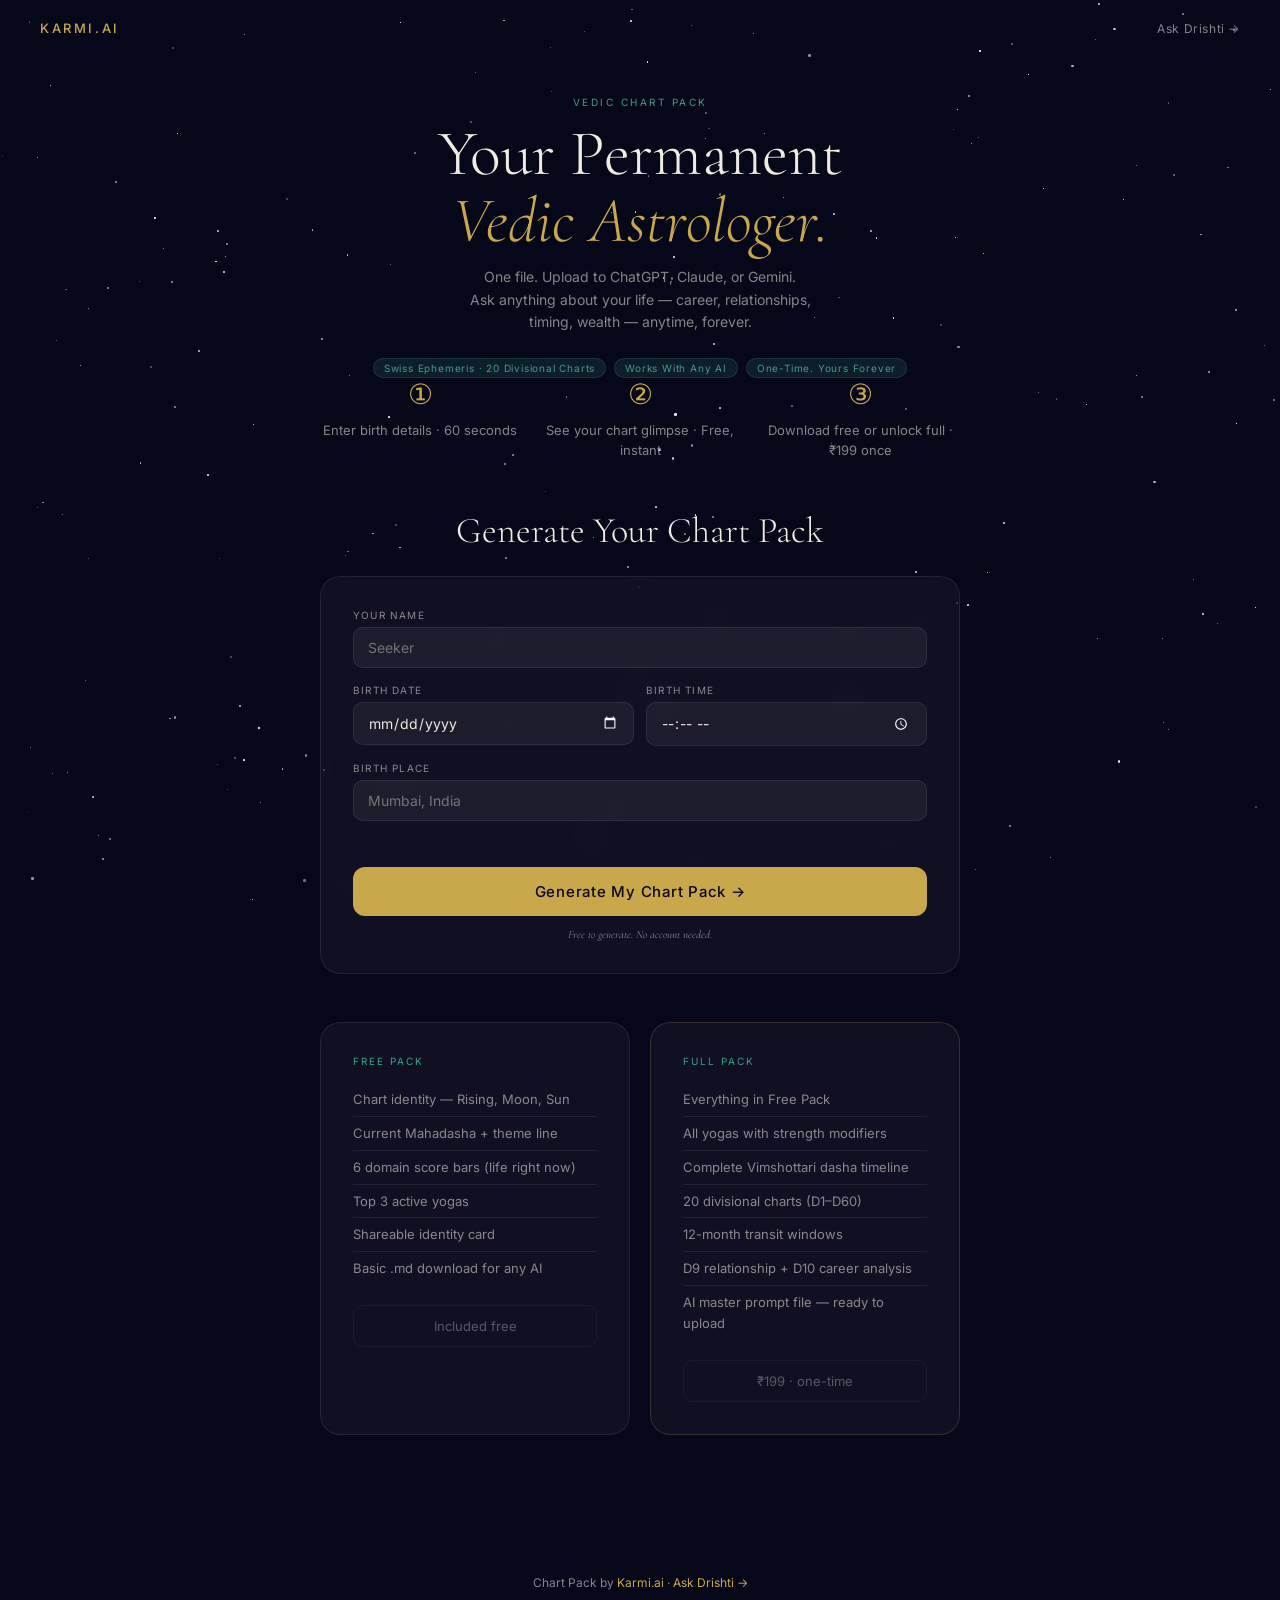
==== chart-pack.html @ 17c397ea "add chart-pack page and free pack endpoint" ====
<!DOCTYPE html>
<html lang="en">
<head>
  <meta charset="UTF-8" />
  <meta name="viewport" content="width=device-width, initial-scale=1.0"/>
  <title>Chart Pack — Karmi.ai</title>
  <link rel="preconnect" href="https://fonts.googleapis.com">
  <link href="https://fonts.googleapis.com/css2?family=Cormorant+Garamond:ital,wght@0,300;0,400;0,600;1,300;1,400&family=Inter:wght@300;400;500&display=swap" rel="stylesheet">
  <link rel="stylesheet" href="style.css">
</head>
<body class="landing chart-pack-page">
  <div class="stars" id="stars"></div>
  <div class="stars-2" id="stars2"></div>

  <nav class="pack-nav">
    <a href="https://karmi.ai" class="pack-logo">KARMI.AI</a>
    <a href="index.html" class="pack-nav-link">Ask Drishti →</a>
  </nav>

  <section class="landing-hero pack-hero">
    <p class="hero-label">VEDIC CHART PACK</p>
    <h1 class="hero-title pack-hero-title">Your Permanent<br><em>Vedic Astrologer.</em></h1>
    <p class="hero-sub">One file. Upload to ChatGPT, Claude, or Gemini.<br>Ask anything about your life — career, relationships,<br>timing, wealth — anytime, forever.</p>
    <div class="pack-trust-pills">
      <span class="method-tag">Swiss Ephemeris · 20 Divisional Charts</span>
      <span class="method-tag">Works With Any AI</span>
      <span class="method-tag">One-Time. Yours Forever</span>
    </div>
  </section>

  <main class="pack-main">

    <div id="pack-pre-result">

      <section class="pack-steps">
        <div class="pack-step">
          <span class="pack-step-num">①</span>
          <span class="pack-step-text">Enter birth details · 60 seconds</span>
        </div>
        <div class="pack-step">
          <span class="pack-step-num">②</span>
          <span class="pack-step-text">See your chart glimpse · Free, instant</span>
        </div>
        <div class="pack-step">
          <span class="pack-step-num">③</span>
          <span class="pack-step-text">Download free or unlock full · ₹199 once</span>
        </div>
      </section>

      <section class="pack-form-section">
        <h2 class="pack-form-heading">Generate Your Chart Pack</h2>
        <div class="form-card pack-form-card">
          <div class="form-group">
            <label>Your Name</label>
            <input type="text" id="name" placeholder="Seeker" />
          </div>

          <div class="form-row">
            <div class="form-group">
              <label>Birth Date</label>
              <input type="date" id="dob" />
            </div>
            <div class="form-group">
              <label>Birth Time</label>
              <input type="time" id="tob" />
            </div>
          </div>

          <div class="form-group" style="position:relative;">
            <label>Birth Place</label>
            <input type="text" id="place" placeholder="Mumbai, India"
              autocomplete="off" oninput="onPlaceInput(this.value)" onblur="hideCityDropdown()" />
            <div id="place-status" class="place-status"></div>
            <div id="city-dropdown" class="city-dropdown hidden"></div>
          </div>

          <button class="ask-btn" id="generate-btn" onclick="generateChartPack()">
            Generate My Chart Pack →
          </button>

          <p class="form-note">Free to generate. No account needed.</p>
        </div>
      </section>

      <section class="pack-comparison">
        <div class="pack-compare-grid">
          <div class="form-card pack-compare-col">
            <div class="pack-compare-label">FREE PACK</div>
            <ul class="pack-compare-list">
              <li>Chart identity — Rising, Moon, Sun</li>
              <li>Current Mahadasha + theme line</li>
              <li>6 domain score bars (life right now)</li>
              <li>Top 3 active yogas</li>
              <li>Shareable identity card</li>
              <li>Basic .md download for any AI</li>
            </ul>
            <button type="button" class="pack-btn-outline" disabled>Included free</button>
          </div>
          <div class="form-card pack-compare-col pack-compare-full">
            <div class="pack-compare-label">FULL PACK</div>
            <ul class="pack-compare-list">
              <li>Everything in Free Pack</li>
              <li>All yogas with strength modifiers</li>
              <li>Complete Vimshottari dasha timeline</li>
              <li>20 divisional charts (D1–D60)</li>
              <li>12-month transit windows</li>
              <li>D9 relationship + D10 career analysis</li>
              <li>AI master prompt file — ready to upload</li>
            </ul>
            <button type="button" class="pack-btn-outline" disabled>₹199 · one-time</button>
          </div>
        </div>
      </section>

    </div>

    <div id="pack-results" class="hidden">

      <div class="form-card pack-result-card pack-identity-card">
        <p class="pack-identity-name" id="result-name"></p>
        <p class="pack-identity-birth" id="result-birth"></p>
        <div class="pack-triplet">
          <div class="pack-triplet-item">
            <span class="pack-triplet-label">RISING</span>
            <span class="pack-triplet-value" id="result-rising"></span>
          </div>
          <div class="pack-triplet-item">
            <span class="pack-triplet-label">MOON</span>
            <span class="pack-triplet-value" id="result-moon"></span>
          </div>
          <div class="pack-triplet-item">
            <span class="pack-triplet-label">SUN</span>
            <span class="pack-triplet-value" id="result-sun"></span>
          </div>
        </div>
        <p class="pack-theme-line" id="result-theme"></p>
      </div>

      <div class="form-card pack-result-card">
        <div class="pack-result-heading">YOUR LIFE RIGHT NOW</div>
        <p class="pack-md-sub" id="result-md-line"></p>
        <div class="pack-domain-bars" id="domain-bars"></div>
      </div>

      <div class="form-card pack-result-card">
        <div class="pack-result-heading">YOUR 3 ACTIVE YOGAS</div>
        <div id="yoga-list"></div>
        <p class="pack-yoga-more" id="yoga-more"></p>
      </div>

      <div class="form-card pack-result-card pack-locked-card">
        <div class="pack-result-heading pack-locked-heading">░ LOCKED IN FREE VERSION</div>
        <ul class="pack-locked-list">
          <li>Full Vimshottari dasha timeline (120 years)</li>
          <li>All yogas with strength modifiers</li>
          <li>20 divisional charts (D1–D60)</li>
          <li>D9 Navamsha relationship analysis</li>
          <li>D10 Dashamsha career chart</li>
          <li>Ashtakavarga bindu tables</li>
          <li>12-month transit windows</li>
          <li>Shadbala planetary strength report</li>
          <li>AI master prompt file</li>
        </ul>
      </div>

      <div class="form-card pack-result-card pack-share-card">
        <div class="pack-share-title">✦ Share Your Chart Identity</div>
        <p class="pack-share-line" id="share-line"></p>
        <p class="pack-share-theme" id="share-theme"></p>
        <div class="pack-share-btns">
          <button type="button" class="pack-btn-outline" onclick="copyShareText()">Copy Text</button>
          <a id="whatsapp-link" class="pack-btn-outline" href="#" target="_blank" rel="noopener">Share on WhatsApp</a>
        </div>
      </div>

      <div class="pack-dual-cta">
        <button type="button" class="pack-btn-outline" onclick="downloadFreePack()">Download Free Pack</button>
        <button type="button" class="ask-btn pack-unlock-btn" onclick="window.open('https://karmi.ai/pack','_blank')">Unlock Full Pack → ₹199</button>
        <p class="form-note">Secure payment via Stripe · Instant download · No subscription</p>
      </div>

    </div>

  </main>

  <footer>
    <p>Chart Pack by <a href="https://karmi.ai">Karmi.ai</a> · <a href="index.html">Ask Drishti →</a></p>
  </footer>

  <script src="app.js"></script>
  <script src="chart-pack.js"></script>
  <script>
    function makeStars(id, count) {
      const el = document.getElementById(id);
      let html = '';
      for (let i = 0; i < count; i++) {
        const x = Math.random() * 100;
        const y = Math.random() * 100;
        const size = Math.random() * 2 + 0.5;
        const opacity = Math.random() * 0.7 + 0.3;
        const delay = Math.random() * 4;
        html += `<div class="star" style="left:${x}%;top:${y}%;width:${size}px;height:${size}px;opacity:${opacity};animation-delay:${delay}s"></div>`;
      }
      el.innerHTML = html;
    }
    makeStars('stars', 150);
    makeStars('stars2', 80);

    document.addEventListener('click', function(e) {
      if (!e.target.closest('.form-group')) hideCityDropdown();
    });
  </script>
</body>
</html>
---- style.css ----
/* ── Reset & Base ── */
*, *::before, *::after { box-sizing: border-box; margin: 0; padding: 0; }

:root {
  --bg: #07071A;
  --bg2: #0D0D2B;
  --gold: #C9A84C;
  --gold-dim: rgba(201,168,76,0.15);
  --teal: #3D9E8C;
  --teal-dim: rgba(61,158,140,0.15);
  --text: #F0EBE0;
  --text-dim: rgba(240,235,224,0.55);
  --card: rgba(255,255,255,0.04);
  --card-border: rgba(255,255,255,0.08);
  --serif: 'Cormorant Garamond', Georgia, serif;
  --sans: 'Inter', system-ui, sans-serif;
}

html { scroll-behavior: smooth; }
body { background: var(--bg); color: var(--text); font-family: var(--sans); font-size: 15px; min-height: 100vh; overflow-x: hidden; }

/* ── Stars ── */
.stars, .stars-2 { position: fixed; inset: 0; pointer-events: none; z-index: 0; }
.star { position: absolute; border-radius: 50%; background: #fff; animation: twinkle 4s ease-in-out infinite; }
@keyframes twinkle { 0%, 100% { opacity: 0.5; transform: scale(1); } 50% { opacity: 0.1; transform: scale(0.8); } }

/* ── Nav ── */
nav { position: relative; z-index: 10; display: flex; align-items: center; gap: 12px; padding: 20px 40px; }
.logo { font-family: var(--sans); font-size: 13px; font-weight: 500; letter-spacing: 0.2em; color: var(--text); text-decoration: none; }
.nav-tagline { font-size: 11px; letter-spacing: 0.1em; color: var(--text-dim); font-style: italic; font-family: var(--serif); flex: 1; }
.nav-investor { font-size: 12px; color: var(--gold); text-decoration: none; letter-spacing: 0.05em; }
.nav-investor:hover { text-decoration: underline; }

/* ── V2 Layout ── */
.v2-layout {
  position: relative;
  z-index: 10;
  display: grid;
  grid-template-columns: 480px 1fr;
  gap: 60px;
  max-width: 1200px;
  margin: 0 auto;
  padding: 24px 40px 60px;
  margin-top: 0;
  align-items: start;
}

/* ── Form Left ── */
.v2-left {
  display: flex;
  flex-direction: column;
  gap: 24px;
  padding-top: 0;
}
.form-hero { padding: 0 0 8px; }
.hero-label { font-size: 10px; letter-spacing: 0.25em; color: var(--teal); text-transform: uppercase; margin-bottom: 12px; }
.hero-title { font-family: var(--serif); font-size: clamp(40px, 5vw, 64px); font-weight: 300; line-height: 1.05; color: var(--text); margin-bottom: 12px; }
.hero-title em { color: var(--gold); font-style: italic; }
.hero-sub { font-size: 14px; color: var(--text-dim); line-height: 1.6; }

/* ── Form Card ── */
.form-card { background: var(--card); border: 1px solid var(--card-border); border-radius: 20px; padding: 32px; backdrop-filter: blur(12px); }
.form-group { margin-bottom: 16px; }
.form-group label { display: block; font-size: 10px; letter-spacing: 0.12em; text-transform: uppercase; color: var(--text-dim); margin-bottom: 6px; }
.form-group input, .form-group textarea { width: 100%; background: rgba(255,255,255,0.05); border: 1px solid var(--card-border); border-radius: 10px; padding: 11px 14px; color: var(--text); font-family: var(--sans); font-size: 14px; outline: none; transition: border-color 0.2s; }
.form-group input:focus, .form-group textarea:focus { border-color: var(--gold); }
input[type="date"], input[type="time"] { color-scheme: dark; }
.form-row { display: grid; grid-template-columns: 1fr 1fr; gap: 12px; }

/* ── Place Status & Dropdown ── */
.place-status { font-size: 11px; margin-top: 6px; min-height: 16px; font-family: var(--serif); font-style: italic; color: var(--text-dim); transition: all 0.2s; }
.place-status.success { color: var(--teal); }
.place-status.error { color: #ff6b6b; }
.city-dropdown { position: absolute; top: 100%; left: 0; right: 0; background: #0D0D2B; border: 1px solid rgba(255,255,255,0.12); border-radius: 10px; margin-top: 4px; z-index: 100; overflow: hidden; box-shadow: 0 8px 32px rgba(0,0,0,0.4); }
.city-option { padding: 11px 14px; font-size: 13px; color: rgba(240,235,224,0.8); cursor: pointer; border-bottom: 1px solid rgba(255,255,255,0.06); transition: background 0.15s; }
.city-option:last-child { border-bottom: none; }
.city-option:hover { background: rgba(201,168,76,0.1); color: #F0EBE0; }

/* ── Form Divider ── */
.form-divider { display: flex; align-items: center; gap: 12px; margin: 20px 0 16px; }
.form-divider::before, .form-divider::after { content: ''; flex: 1; height: 1px; background: var(--card-border); }
.form-divider span { font-size: 10px; letter-spacing: 0.2em; text-transform: uppercase; color: var(--text-dim); font-family: var(--serif); font-style: italic; }

/* ── Prompt Chips ── */
.prompt-chips { display: flex; flex-wrap: wrap; gap: 8px; margin-bottom: 16px; }
.chip { background: var(--gold-dim); border: 1px solid rgba(201,168,76,0.25); border-radius: 20px; padding: 5px 12px; font-size: 11px; color: var(--gold); cursor: pointer; font-family: var(--sans); transition: all 0.2s; }
.chip:hover { background: rgba(201,168,76,0.25); border-color: var(--gold); }

/* ── Ask Button ── */
.ask-btn { width: 100%; background: var(--gold); color: #07071A; border: none; border-radius: 12px; padding: 15px; font-size: 15px; font-weight: 500; font-family: var(--sans); cursor: pointer; transition: all 0.2s; letter-spacing: 0.05em; margin-top: 8px; }
.ask-btn:hover { background: #D4B05A; transform: translateY(-1px); }
.form-note { text-align: center; font-size: 11px; color: var(--text-dim); margin-top: 12px; font-style: italic; font-family: var(--serif); }

/* ── V2 Right (Features) ── */
.v2-right {
  display: flex;
  flex-direction: column;
  gap: 0;
  padding-top: 44px;
  margin-top: 0;
}
.feature-section { padding: 32px 0; }
.feature-label { font-size: 10px; letter-spacing: 0.2em; color: var(--teal); text-transform: uppercase; margin-bottom: 14px; }
.feature-title { font-family: var(--serif); font-size: clamp(28px, 3vw, 42px); font-weight: 300; line-height: 1.15; color: var(--text); margin-bottom: 16px; }
.feature-title em { color: var(--gold); font-style: italic; }
.feature-sub { font-size: 14px; color: var(--text-dim); line-height: 1.7; }
.feature-divider { height: 1px; background: var(--card-border); }

/* ── Agent Preview Cards ── */
.agent-cards { display: grid; grid-template-columns: 1fr 1fr; gap: 12px; margin-top: 24px; }

/* ── Reader Cards ── */
.reader-cards {
  display: flex;
  flex-direction: column;
  gap: 12px;
  margin-top: 24px;
}

.reader-card {
  background: var(--card);
  border: 1px solid var(--card-border);
  border-radius: 16px;
  padding: 20px;
  transition: border-color 0.2s;
}

.reader-card:hover {
  border-color: rgba(201,168,76,0.2);
}

.reader-header {
  display: flex;
  align-items: center;
  gap: 12px;
  margin-bottom: 10px;
}

.reader-number {
  font-size: 11px;
  font-weight: 500;
  color: var(--gold);
  letter-spacing: 0.1em;
  font-family: var(--sans);
  background: var(--gold-dim);
  border: 1px solid rgba(201,168,76,0.2);
  border-radius: 6px;
  padding: 2px 8px;
  flex-shrink: 0;
}

.reader-name {
  font-size: 14px;
  font-weight: 500;
  color: var(--text);
  letter-spacing: 0.02em;
}

.reader-desc {
  font-size: 13px;
  color: var(--text-dim);
  line-height: 1.6;
  margin-bottom: 12px;
}

.reader-methods {
  display: flex;
  flex-wrap: wrap;
  gap: 6px;
}

.method-tag {
  font-size: 10px;
  letter-spacing: 0.08em;
  color: var(--teal);
  background: var(--teal-dim);
  border: 1px solid rgba(61,158,140,0.2);
  border-radius: 20px;
  padding: 3px 10px;
}

/* ── Synthesis Line ── */
.synthesis-line {
  display: flex;
  align-items: flex-start;
  gap: 16px;
  background: var(--gold-dim);
  border: 1px solid rgba(201,168,76,0.2);
  border-radius: 14px;
  padding: 18px 20px;
  margin-top: 16px;
}

.synthesis-line-icon {
  font-size: 20px;
  color: var(--gold);
  flex-shrink: 0;
  margin-top: 2px;
}

.synthesis-line-title {
  font-size: 14px;
  font-weight: 500;
  color: var(--text);
  margin-bottom: 4px;
}

.synthesis-line-desc {
  font-size: 12px;
  color: var(--text-dim);
  line-height: 1.5;
}

.agent-preview-card { background: var(--card); border: 1px solid var(--card-border); border-radius: 14px; padding: 16px; display: flex; gap: 14px; align-items: flex-start; }
.agent-icon { font-size: 20px; color: var(--gold); flex-shrink: 0; margin-top: 2px; }
.agent-name { font-size: 13px; font-weight: 500; color: var(--text); margin-bottom: 4px; }
.agent-desc { font-size: 11px; color: var(--text-dim); line-height: 1.4; }

/* ── Tech Stack ── */
.tech-stack { display: flex; flex-direction: column; gap: 12px; margin-top: 16px; }
.tech-item { background: var(--card); border: 1px solid var(--card-border); border-radius: 12px; padding: 14px 16px; }
.tech-name { font-size: 13px; font-weight: 500; color: var(--text); margin-bottom: 4px; }
.tech-desc { font-size: 12px; color: var(--text-dim); line-height: 1.4; }

/* ── Karmi CTA Box ── */
.karmi-cta-box { background: var(--gold-dim); border: 1px solid rgba(201,168,76,0.2); border-radius: 16px; padding: 28px; margin-top: 32px; }
.karmi-cta-label { font-size: 10px; letter-spacing: 0.2em; color: var(--gold); text-transform: uppercase; margin-bottom: 8px; }
.karmi-cta-title { font-family: var(--serif); font-size: 32px; font-weight: 300; color: var(--text); margin-bottom: 10px; }
.karmi-cta-sub { font-size: 13px; color: var(--text-dim); line-height: 1.6; margin-bottom: 20px; }
.karmi-cta-btn { display: inline-block; background: var(--gold); color: #07071A; padding: 12px 24px; border-radius: 10px; font-size: 13px; font-weight: 500; text-decoration: none; transition: all 0.2s; }
.karmi-cta-btn:hover { background: #D4B05A; }

/* ── Footer ── */
footer { position: relative; z-index: 10; text-align: center; padding: 20px; font-size: 12px; color: var(--text-dim); }
footer a { color: var(--gold); text-decoration: none; }

/* ══════════════════════════════════════
   CHAT PAGE
══════════════════════════════════════ */
.chat-page { display: flex; flex-direction: column; min-height: 100vh; }
.chat-header { position: relative; z-index: 10; display: flex; align-items: center; justify-content: space-between; padding: 20px 32px; border-bottom: 1px solid var(--card-border); background: rgba(7,7,26,0.8); backdrop-filter: blur(12px); }
.pipeline { display: flex; align-items: center; gap: 6px; }
.pipe-step { font-size: 10px; letter-spacing: 0.15em; color: var(--text-dim); padding: 4px 10px; border-radius: 20px; border: 1px solid transparent; transition: all 0.4s; }
.pipe-step.active { color: var(--teal); border-color: var(--teal); background: var(--teal-dim); animation: pulse-step 1.2s ease-in-out infinite; }
.pipe-step.done { color: var(--gold); border-color: rgba(201,168,76,0.3); background: var(--gold-dim); }
@keyframes pulse-step { 0%, 100% { box-shadow: 0 0 0 0 rgba(61,158,140,0.3); } 50% { box-shadow: 0 0 0 6px rgba(61,158,140,0); } }
.pipe-arrow { color: var(--text-dim); font-size: 11px; }

.chat-main { position: relative; z-index: 10; flex: 1; max-width: 800px; width: 100%; margin: 0 auto; padding: 40px 20px 60px; display: flex; flex-direction: column; gap: 24px; }

/* ── Chat Bubbles ── */
.chat-bubble { background: var(--card); border: 1px solid var(--card-border); border-radius: 16px; padding: 24px; backdrop-filter: blur(8px); }
.chat-bubble.user { border-color: rgba(201,168,76,0.2); background: rgba(201,168,76,0.05); }
.bubble-label { font-size: 9px; letter-spacing: 0.2em; color: var(--text-dim); margin-bottom: 10px; }
.bubble-text { font-family: var(--serif); font-size: 20px; font-weight: 300; line-height: 1.4; color: var(--text); margin-bottom: 10px; }
.context-pills { display: flex; flex-wrap: wrap; gap: 6px; margin-top: 8px; }
.context-pill { background: var(--gold-dim); border: 1px solid rgba(201,168,76,0.2); border-radius: 20px; padding: 4px 12px; font-size: 11px; color: var(--gold); }

/* ── Loading ── */
.loading-dots { display: flex; gap: 6px; margin-bottom: 10px; }
.loading-dots span { width: 6px; height: 6px; border-radius: 50%; background: var(--teal); animation: dot-bounce 1.2s ease-in-out infinite; }
.loading-dots span:nth-child(2) { animation-delay: 0.2s; }
.loading-dots span:nth-child(3) { animation-delay: 0.4s; }
@keyframes dot-bounce { 0%, 100% { transform: translateY(0); opacity: 0.4; } 50% { transform: translateY(-6px); opacity: 1; } }
.loading-status { font-size: 12px; color: var(--text-dim); font-style: italic; font-family: var(--serif); }

/* ── Synthesis Card ── */
.synthesis-card { background: var(--card); border: 1px solid var(--card-border); border-radius: 20px; padding: 32px; backdrop-filter: blur(12px); }
.synthesis-header { display: flex; align-items: center; justify-content: space-between; margin-bottom: 16px; }
.overall-score { font-family: var(--serif); font-size: 28px; font-weight: 300; color: var(--gold); }
.synthesis-text { font-family: var(--serif); font-size: 18px; font-weight: 300; line-height: 1.6; color: var(--text); margin-bottom: 24px; }
.synthesis-row { display: grid; grid-template-columns: 1fr 1fr; gap: 16px; margin-bottom: 20px; }
.synthesis-item { background: rgba(255,255,255,0.03); border-radius: 10px; padding: 14px; }
.synthesis-label { font-size: 9px; letter-spacing: 0.2em; color: var(--teal); text-transform: uppercase; margin-bottom: 8px; }
.synthesis-item p { font-size: 13px; color: var(--text-dim); line-height: 1.5; }
.oracle-section { background: var(--teal-dim); border-radius: 12px; padding: 18px; margin-bottom: 16px; border: 1px solid rgba(61,158,140,0.15); }
.oracle-text { font-family: var(--serif); font-size: 16px; font-style: italic; font-weight: 300; line-height: 1.6; color: var(--text); }
.top-action-box { background: var(--gold-dim); border-radius: 12px; padding: 16px; border: 1px solid rgba(201,168,76,0.15); }
.top-action-box p { font-size: 14px; color: var(--text); line-height: 1.5; margin-top: 6px; }

/* ── Agent Grid ── */
.agent-grid { display: flex; flex-direction: column; gap: 16px; }
.agent-grid-label { font-size: 10px; letter-spacing: 0.2em; color: var(--text-dim); text-transform: uppercase; }
.agents-2x2 { display: grid; grid-template-columns: 1fr 1fr; gap: 16px; }
.agent-result-card { background: var(--card); border: 1px solid var(--card-border); border-radius: 16px; padding: 20px; display: flex; flex-direction: column; gap: 10px; }
.agent-result-header { display: flex; align-items: center; gap: 8px; }
.agent-result-icon { font-size: 16px; color: var(--gold); }
.agent-result-title { font-size: 12px; font-weight: 500; color: var(--text); flex: 1; letter-spacing: 0.02em; }
.agent-score { font-size: 13px; font-weight: 500; font-family: var(--serif); }
.score-high { color: var(--teal); }
.score-mid { color: var(--gold); }
.score-low { color: #ff8c69; }
.agent-verdict { font-family: var(--serif); font-size: 14px; line-height: 1.5; color: var(--text); }
.agent-signals { list-style: none; display: flex; flex-direction: column; gap: 6px; }
.agent-signals li { font-size: 12px; color: var(--text-dim); line-height: 1.4; padding-left: 14px; position: relative; }
.agent-signals li::before { content: '✦'; position: absolute; left: 0; color: var(--gold); font-size: 8px; top: 3px; }
.agent-timing { font-size: 11px; color: var(--teal); font-style: italic; font-family: var(--serif); }
.agent-advice { font-size: 12px; color: var(--text-dim); border-top: 1px solid var(--card-border); padding-top: 8px; }

/* ── Reading Card ── */
.reading-card { background: var(--card); border: 1px solid var(--card-border); border-radius: 20px; padding: 24px; backdrop-filter: blur(12px); }
.reading-section { padding: 16px 0; border-bottom: 1px solid var(--card-border); }
.reading-section:last-child { border-bottom: none; }
.section-label { font-size: 9px; letter-spacing: 0.2em; color: var(--teal); text-transform: uppercase; margin-bottom: 10px; }
.followup-chips { display: flex; flex-direction: column; gap: 8px; }
.followup-chip { background: rgba(255,255,255,0.03); border: 1px solid var(--card-border); border-radius: 10px; padding: 12px 16px; font-size: 13px; color: var(--text-dim); cursor: pointer; text-align: left; font-family: var(--sans); transition: all 0.2s; }
.followup-chip:hover { border-color: var(--gold); color: var(--text); background: var(--gold-dim); }

/* ── Limit Card ── */
.limit-card { background: var(--card); border: 1px solid rgba(201,168,76,0.2); border-radius: 20px; padding: 40px 32px; text-align: center; backdrop-filter: blur(12px); }
.limit-icon { font-size: 24px; color: var(--gold); margin-bottom: 16px; }
.limit-card h3 { font-family: var(--serif); font-size: 24px; font-weight: 400; margin-bottom: 12px; color: var(--text); }
.limit-card p { font-size: 14px; color: var(--text-dim); line-height: 1.7; max-width: 400px; margin: 0 auto 28px; }
.karmi-btn { display: inline-block; background: var(--gold); color: #07071A; padding: 14px 32px; border-radius: 10px; font-size: 14px; font-weight: 500; text-decoration: none; margin-bottom: 12px; transition: all 0.2s; }
.karmi-btn:hover { background: #D4B05A; }
.ask-again-btn { display: block; width: 100%; background: none; border: 1px solid var(--card-border); border-radius: 10px; padding: 12px; color: var(--text-dim); font-size: 13px; cursor: pointer; font-family: var(--sans); margin-top: 8px; transition: all 0.2s; }
.ask-again-btn:hover { border-color: var(--text-dim); color: var(--text); }

/* ══════════════════════════════════════
   INVESTOR PAGE
══════════════════════════════════════ */
.investor-page { min-height: 100vh; }
.investor-layout { position: relative; z-index: 10; display: grid; grid-template-columns: 440px 1fr; gap: 60px; max-width: 1200px; margin: 0 auto; padding: 20px 40px 80px; }
.investor-left { position: sticky; top: 20px; height: fit-content; }
.demo-label { font-size: 10px; letter-spacing: 0.2em; color: var(--teal); text-transform: uppercase; margin-bottom: 8px; }
.demo-sub { font-size: 13px; color: var(--text-dim); line-height: 1.6; margin-bottom: 20px; }

/* ── Pitch Right ── */
.investor-right { display: flex; flex-direction: column; gap: 0; padding-top: 8px; }
.pitch-section { padding: 36px 0; border-bottom: 1px solid var(--card-border); }
.pitch-section:last-child { border-bottom: none; }
.pitch-tag { font-size: 10px; letter-spacing: 0.2em; color: var(--teal); text-transform: uppercase; margin-bottom: 14px; }
.pitch-title { font-family: var(--serif); font-size: clamp(28px, 3vw, 44px); font-weight: 300; line-height: 1.15; color: var(--text); margin-bottom: 16px; }
.pitch-title em { color: var(--gold); font-style: italic; }
.pitch-body { font-size: 14px; color: var(--text-dim); line-height: 1.8; }

/* ── Stats ── */
.stats-row { display: grid; grid-template-columns: repeat(3, 1fr); gap: 16px; padding: 32px 0; border-bottom: 1px solid var(--card-border); }
.stat-card { background: var(--card); border: 1px solid var(--card-border); border-radius: 14px; padding: 20px; text-align: center; }
.stat-number { font-family: var(--serif); font-size: 36px; font-weight: 300; color: var(--gold); margin-bottom: 6px; }
.stat-label { font-size: 11px; color: var(--text-dim); line-height: 1.4; }

/* ── Tech Pitch ── */
.tech-pitch-stack { display: flex; flex-direction: column; gap: 16px; margin-top: 16px; }
.tech-pitch-item { display: flex; gap: 16px; align-items: flex-start; background: var(--card); border: 1px solid var(--card-border); border-radius: 14px; padding: 18px; }
.tech-pitch-icon { font-size: 20px; color: var(--gold); flex-shrink: 0; }
.tech-pitch-name { font-size: 14px; font-weight: 500; color: var(--text); margin-bottom: 4px; }
.tech-pitch-desc { font-size: 12px; color: var(--text-dim); line-height: 1.5; }

/* ── Founders ── */
.pitch-founders { display: grid; grid-template-columns: 1fr 1fr; gap: 16px; margin-top: 20px; }
.founder-item { background: var(--card); border: 1px solid var(--card-border); border-radius: 12px; padding: 16px; }
.founder-name { font-size: 14px; font-weight: 500; color: var(--text); margin-bottom: 4px; }
.founder-role { font-size: 12px; color: var(--text-dim); line-height: 1.4; }

/* ── Investor CTA ── */
.investor-cta { background: var(--gold-dim); border: 1px solid rgba(201,168,76,0.2); border-radius: 16px; padding: 32px; margin-top: 32px; }
.investor-cta h3 { font-family: var(--serif); font-size: 24px; font-weight: 400; color: var(--text); margin-bottom: 12px; }
.investor-cta p { font-size: 14px; color: var(--text-dim); line-height: 1.7; margin-bottom: 20px; }

/* ── Utility ── */
.hidden { display: none !important; }

/* ── Mobile ── */
@media (max-width: 900px) {
  .v2-layout { grid-template-columns: 1fr; gap: 40px; padding: 20px; }
  .investor-layout { grid-template-columns: 1fr; padding: 20px; }
  .investor-left { position: static; }
  .agents-2x2 { grid-template-columns: 1fr; }
  .synthesis-row { grid-template-columns: 1fr; }
  .stats-row { grid-template-columns: 1fr; }
  .agent-cards { grid-template-columns: 1fr; }
  nav { padding: 20px; }
  .chat-header { padding: 16px 20px; flex-direction: column; gap: 12px; }
  .pipeline { flex-wrap: wrap; justify-content: center; }
}

/* ── Charts Section ── */
.charts-section { display: flex; flex-direction: column; gap: 24px; }

.chart-card {
  background: var(--card);
  border: 1px solid var(--card-border);
  border-radius: 20px;
  padding: 28px;
  backdrop-filter: blur(12px);
}

.chart-header { margin-bottom: 20px; }

.chart-narrative {
  font-family: var(--serif);
  font-size: 15px;
  line-height: 1.7;
  color: var(--text);
  margin: 12px 0;
}

.chart-peak-info {
  display: flex;
  gap: 16px;
  flex-wrap: wrap;
  margin-top: 12px;
}

.peak-badge {
  background: var(--gold-dim);
  border: 1px solid rgba(201,168,76,0.25);
  border-radius: 20px;
  padding: 4px 12px;
  font-size: 11px;
  color: var(--gold);
}

.low-badge {
  background: rgba(255,107,107,0.1);
  border: 1px solid rgba(255,107,107,0.2);
  border-radius: 20px;
  padding: 4px 12px;
  font-size: 11px;
  color: #ff8c69;
}

.domain-toggle {
  display: flex;
  gap: 8px;
  flex-wrap: wrap;
  margin-bottom: 16px;
}

.dtoggle {
  background: rgba(255,255,255,0.03);
  border: 1px solid var(--card-border);
  border-radius: 20px;
  padding: 5px 14px;
  font-size: 11px;
  color: var(--text-dim);
  cursor: pointer;
  font-family: var(--sans);
  transition: all 0.2s;
}

.dtoggle.active {
  background: var(--gold-dim);
  border-color: rgba(201,168,76,0.4);
  color: var(--gold);
}

.chart-wrap {
  position: relative;
  height: 220px;
  margin-bottom: 16px;
}

.chart-wrap-radar {
  height: 280px;
}

.chart-sub {
  font-size: 13px;
  color: var(--text-dim);
  margin: 8px 0 20px;
  line-height: 1.5;
}

/* ── Plain / Vedic Toggle ── */
.plain-toggle-row {
  display: flex;
  align-items: center;
  gap: 10px;
  margin-top: 8px;
}

.plain-label {
  font-size: 11px;
  color: var(--text-dim);
  letter-spacing: 0.05em;
}

.toggle-switch {
  position: relative;
  display: inline-block;
  width: 40px;
  height: 22px;
}

.toggle-switch input { opacity: 0; width: 0; height: 0; }

.toggle-slider {
  position: absolute;
  cursor: pointer;
  inset: 0;
  background: rgba(255,255,255,0.1);
  border-radius: 22px;
  transition: 0.3s;
}

.toggle-slider::before {
  content: '';
  position: absolute;
  width: 16px;
  height: 16px;
  left: 3px;
  bottom: 3px;
  background: var(--text-dim);
  border-radius: 50%;
  transition: 0.3s;
}

.toggle-switch input:checked + .toggle-slider { background: var(--teal-dim); }
.toggle-switch input:checked + .toggle-slider::before {
  transform: translateX(18px);
  background: var(--teal);
}

.vedic-detail {
  background: rgba(255,255,255,0.02);
  border: 1px solid var(--card-border);
  border-radius: 10px;
  padding: 14px;
  margin-top: 12px;
  font-size: 12px;
  color: var(--text-dim);
  line-height: 1.8;
  font-family: var(--serif);
  font-style: italic;
}

.agent-expand-icon {
  font-size: 16px;
  color: var(--text-dim);
  margin-left: auto;
  flex-shrink: 0;
}

/* ── Agents Thinking Animation ── */
.agents-thinking {
  display: flex;
  flex-direction: column;
  gap: 14px;
  padding: 4px 0;
}

.thinking-agent {
  display: flex;
  align-items: center;
  gap: 14px;
  opacity: 0.3;
  transition: opacity 0.5s, transform 0.5s;
  transform: translateX(-8px);
}

.thinking-agent.active {
  opacity: 1;
  transform: translateX(0);
}

.thinking-agent.done {
  opacity: 0.6;
  transform: translateX(0);
}

.thinking-orb {
  width: 32px;
  height: 32px;
  border-radius: 50%;
  border: 2px solid rgba(255,255,255,0.1);
  background: rgba(255,255,255,0.03);
  flex-shrink: 0;
  position: relative;
  overflow: hidden;
}

.thinking-orb::after {
  content: '';
  position: absolute;
  inset: 0;
  border-radius: 50%;
  background: conic-gradient(transparent 0deg, currentColor 360deg);
  opacity: 0;
  transition: opacity 0.3s;
}

.thinking-agent.active .thinking-orb {
  animation: orb-spin 1.5s linear infinite;
  border-color: currentColor;
}

.thinking-agent.done .thinking-orb {
  animation: none;
  background: rgba(61,158,140,0.2);
  border-color: var(--teal);
}

.thinking-agent.done .thinking-orb::after {
  content: '✓';
  display: flex;
  align-items: center;
  justify-content: center;
  position: absolute;
  inset: 0;
  background: none;
  color: var(--teal);
  font-size: 14px;
  opacity: 1;
}

.orb-career      { color: #C9A84C; border-color: rgba(201,168,76,0.3); }
.orb-relationships { color: #E87C6B; border-color: rgba(232,124,107,0.3); }
.orb-wealth      { color: #3D9E8C; border-color: rgba(61,158,140,0.3); }
.orb-timing      { color: #9B8EC4; border-color: rgba(155,142,196,0.3); }
.orb-synthesis   { color: #C9A84C; border-color: rgba(201,168,76,0.3); }

@keyframes orb-spin {
  0%   { box-shadow: 0 0 0 0 rgba(255,255,255,0.1); }
  50%  { box-shadow: 0 0 12px 2px currentColor; }
  100% { box-shadow: 0 0 0 0 rgba(255,255,255,0.1); }
}

.thinking-info { flex: 1; }

.thinking-name {
  font-size: 13px;
  color: var(--text);
  font-weight: 500;
  margin-bottom: 2px;
}

.thinking-status {
  font-size: 11px;
  color: var(--text-dim);
  font-style: italic;
  font-family: var(--serif);
}

/* ── Chart Loading Animation ── */
.chart-loading {
  padding: 32px;
  display: flex;
  flex-direction: column;
  align-items: center;
  gap: 20px;
  background: var(--card);
  border: 1px solid var(--card-border);
  border-radius: 20px;
}

.chart-loading-orbs {
  display: flex;
  gap: 6px;
  align-items: flex-end;
  height: 40px;
}

.cl-orb {
  width: 8px;
  border-radius: 4px;
  background: var(--gold);
  animation: bar-grow 1.2s ease-in-out infinite;
}

.cl-orb:nth-child(1)  { animation-delay: 0.0s; }
.cl-orb:nth-child(2)  { animation-delay: 0.1s; }
.cl-orb:nth-child(3)  { animation-delay: 0.2s; }
.cl-orb:nth-child(4)  { animation-delay: 0.3s; }
.cl-orb:nth-child(5)  { animation-delay: 0.4s; }
.cl-orb:nth-child(6)  { animation-delay: 0.5s; }
.cl-orb:nth-child(7)  { animation-delay: 0.6s; }
.cl-orb:nth-child(8)  { animation-delay: 0.7s; }
.cl-orb:nth-child(9)  { animation-delay: 0.8s; }
.cl-orb:nth-child(10) { animation-delay: 0.9s; }
.cl-orb:nth-child(11) { animation-delay: 1.0s; }
.cl-orb:nth-child(12) { animation-delay: 1.1s; }

@keyframes bar-grow {
  0%, 100% { height: 6px;  opacity: 0.3; background: var(--text-dim); }
  50%       { height: 36px; opacity: 1;   background: var(--gold); }
}

.chart-loading-text {
  font-size: 12px;
  color: var(--text-dim);
  font-style: italic;
  font-family: var(--serif);
  letter-spacing: 0.05em;
}

/* ── Decision Matrix ── */
.decision-matrix-wrap {
  margin: 20px 0;
}

.matrix-grid {
  position: relative;
  display: grid;
  grid-template-columns: 1fr 1fr;
  grid-template-rows: 1fr 1fr;
  gap: 3px;
  height: 280px;
  background: rgba(255,255,255,0.05);
  border-radius: 12px;
  overflow: visible;
  padding: 3px;
}

.matrix-quadrant {
  padding: 16px;
  display: flex;
  flex-direction: column;
  justify-content: center;
  align-items: center;
  text-align: center;
  background: rgba(255,255,255,0.03);
  border-radius: 8px;
  transition: background 0.3s;
  position: relative;
}

.matrix-quadrant.highlighted {
  background: var(--gold-dim);
  border: 1px solid rgba(201,168,76,0.4);
}

.q-tr { border-top-right-radius: 8px; }
.q-tl { border-top-left-radius: 8px; }
.q-bl { border-bottom-left-radius: 8px; }
.q-br { border-bottom-right-radius: 8px; }

.q-label {
  font-size: 13px;
  font-weight: 500;
  color: var(--text);
  margin-bottom: 6px;
}

.q-desc {
  font-size: 11px;
  color: var(--text-dim);
  line-height: 1.4;
}

.matrix-axes {
  position: absolute;
  inset: 0;
  pointer-events: none;
}

.axis-x {
  position: absolute;
  bottom: 8px;
  right: 12px;
  font-size: 9px;
  letter-spacing: 0.15em;
  color: var(--text-dim);
}

.axis-y {
  position: absolute;
  top: 8px;
  left: 12px;
  font-size: 9px;
  letter-spacing: 0.15em;
  color: var(--text-dim);
}

.matrix-dot {
  position: absolute;
  width: 16px;
  height: 16px;
  border-radius: 50%;
  background: var(--gold);
  border: 2px solid #07071A;
  box-shadow: 0 0 12px rgba(201,168,76,0.6);
  transform: translate(-50%, -50%);
  transition: all 0.8s cubic-bezier(0.34, 1.56, 0.64, 1);
  z-index: 10;
}

.matrix-dot-label {
  position: absolute;
  font-size: 10px;
  color: var(--gold);
  font-family: var(--serif);
  font-style: italic;
  transform: translate(-50%, 8px);
  white-space: nowrap;
  z-index: 10;
}

.decision-verdict {
  background: var(--gold-dim);
  border: 1px solid rgba(201,168,76,0.2);
  border-radius: 10px;
  padding: 14px 16px;
  font-size: 13px;
  color: var(--text);
  line-height: 1.6;
  margin-top: 4px;
}

/* ── Dasha River ── */
.dasha-legend {
  display: flex;
  flex-wrap: wrap;
  gap: 8px;
  margin-top: 12px;
}

.dasha-legend-item {
  display: flex;
  align-items: center;
  gap: 6px;
  font-size: 11px;
  color: var(--text-dim);
}

.dasha-legend-dot {
  width: 8px;
  height: 8px;
  border-radius: 50%;
  flex-shrink: 0;
}

/* ── Compatibility Venn ── */
.venn-grid {
  display: grid;
  grid-template-columns: 1fr 1fr;
  gap: 20px;
  margin: 20px 0;
}

.venn-item {
  display: flex;
  flex-direction: column;
  align-items: center;
  gap: 8px;
}

.venn-circle-wrap {
  position: relative;
  width: 120px;
  height: 120px;
}

.venn-canvas {
  width: 120px;
  height: 120px;
}

.venn-score {
  position: absolute;
  top: 50%;
  left: 50%;
  transform: translate(-50%, -50%);
  font-family: var(--serif);
  font-size: 24px;
  font-weight: 300;
  color: var(--text);
}

.venn-label {
  font-size: 12px;
  font-weight: 500;
  color: var(--text);
  letter-spacing: 0.05em;
}

.venn-desc {
  font-size: 11px;
  color: var(--text-dim);
  text-align: center;
  line-height: 1.4;
  max-width: 140px;
}

.venn-cta {
  border-top: 1px solid var(--card-border);
  padding-top: 20px;
  text-align: center;
}

.venn-cta p {
  font-size: 13px;
  color: var(--text-dim);
  margin-bottom: 12px;
}

.venn-match-btn {
  background: var(--gold-dim);
  border: 1px solid rgba(201,168,76,0.3);
  border-radius: 10px;
  padding: 10px 20px;
  font-size: 13px;
  color: var(--gold);
  cursor: pointer;
  font-family: var(--sans);
  transition: all 0.2s;
}

.venn-match-btn:hover {
  background: rgba(201,168,76,0.25);
}

/* ── Reading Preference Selector ── */
.reading-pref-section {
  margin-bottom: 16px;
}

.reading-pref-label {
  display: block;
  font-size: 10px;
  letter-spacing: 0.12em;
  text-transform: uppercase;
  color: var(--text-dim);
  margin-bottom: 10px;
}

.reading-pref-options {
  display: grid;
  grid-template-columns: 1fr 1fr;
  gap: 10px;
}

.pref-btn {
  background: rgba(255,255,255,0.03);
  border: 1px solid var(--card-border);
  border-radius: 12px;
  padding: 12px;
  cursor: pointer;
  text-align: left;
  font-family: var(--sans);
  display: flex;
  flex-direction: column;
  gap: 4px;
  transition: all 0.2s;
}

.pref-btn.active {
  background: var(--gold-dim);
  border-color: rgba(201,168,76,0.4);
}

.pref-btn:hover {
  border-color: rgba(201,168,76,0.3);
}

.pref-icon {
  font-size: 18px;
  margin-bottom: 4px;
}

.pref-title {
  font-size: 13px;
  font-weight: 500;
  color: var(--text);
  display: block;
}

.pref-desc {
  font-size: 11px;
  color: var(--text-dim);
  display: block;
  line-height: 1.3;
}

/* ── Ambiguous Question Picker ── */
.clarify-card {
  background: var(--card);
  border: 1px solid var(--card-border);
  border-radius: 20px;
  padding: 32px;
  backdrop-filter: blur(12px);
}

.clarify-title {
  font-family: var(--serif);
  font-size: 22px;
  font-weight: 300;
  color: var(--text);
  margin-bottom: 8px;
  line-height: 1.4;
}

.clarify-sub {
  font-size: 13px;
  color: var(--text-dim);
  margin-bottom: 24px;
  line-height: 1.6;
}

.clarify-options {
  display: grid;
  grid-template-columns: 1fr 1fr;
  gap: 10px;
}

.clarify-btn {
  background: rgba(255,255,255,0.03);
  border: 1px solid var(--card-border);
  border-radius: 12px;
  padding: 16px;
  cursor: pointer;
  text-align: left;
  font-family: var(--sans);
  transition: all 0.2s;
  display: flex;
  flex-direction: column;
  gap: 4px;
}

.clarify-btn:hover {
  border-color: var(--gold);
  background: var(--gold-dim);
}

.clarify-btn-icon {
  font-size: 20px;
  margin-bottom: 4px;
}

.clarify-btn-title {
  font-size: 13px;
  font-weight: 500;
  color: var(--text);
}

.clarify-btn-desc {
  font-size: 11px;
  color: var(--text-dim);
  line-height: 1.3;
}

/* ── Full Width Sections ── */
.full-width-sections {
  position: relative;
  z-index: 10;
  max-width: 1200px;
  margin: 0 auto;
  padding: 0 40px 80px;
}

.full-section {
  padding: 60px 0;
}

.full-divider {
  height: 1px;
  background: var(--card-border);
}

.full-section-title {
  font-family: var(--serif);
  font-size: clamp(36px, 4vw, 56px);
  font-weight: 300;
  line-height: 1.15;
  color: var(--text);
  margin-bottom: 20px;
  margin-top: 16px;
}

.full-section-title em {
  color: var(--gold);
  font-style: italic;
}

.full-section-body {
  font-size: 16px;
  color: var(--text-dim);
  line-height: 1.8;
  max-width: 680px;
}

/* ── Powered By Grid ── */
.powered-by-grid {
  display: grid;
  grid-template-columns: repeat(3, 1fr);
  gap: 20px;
  margin-top: 24px;
}

.powered-item {
  background: var(--card);
  border: 1px solid var(--card-border);
  border-radius: 16px;
  padding: 24px;
}

.powered-name {
  font-size: 15px;
  font-weight: 500;
  color: var(--text);
  margin-bottom: 8px;
}

.powered-desc {
  font-size: 13px;
  color: var(--text-dim);
  line-height: 1.6;
}

/* ── Karmi Full CTA ── */
.karmi-full-cta {
  background: var(--gold-dim);
  border: 1px solid rgba(201,168,76,0.2);
  border-radius: 20px;
  padding: 48px;
  text-align: center;
  margin-top: 60px;
}

.karmi-full-cta .karmi-cta-title {
  font-family: var(--serif);
  font-size: 48px;
  font-weight: 300;
  color: var(--text);
  margin-bottom: 12px;
}

.karmi-full-cta .karmi-cta-sub {
  font-size: 15px;
  color: var(--text-dim);
  line-height: 1.7;
  max-width: 500px;
  margin: 0 auto 24px;
}

@media (max-width: 900px) {
  .full-width-sections { padding: 0 20px 60px; }
  .powered-by-grid { grid-template-columns: 1fr; }
  .karmi-full-cta { padding: 32px 24px; }
}

/* ── Landing Hero (centered) ── */
.landing-hero {
  position: relative;
  z-index: 10;
  text-align: center;
  padding: 40px 40px 0;
  max-width: 1200px;
  margin: 0 auto;
}

/* Fix v2-right alignment to match form card */
.v2-right {
  padding-top: 0 !important;
}

/* ── Preference Picker Card ── */
.pref-picker-card {
  background: var(--card);
  border: 1px solid var(--card-border);
  border-radius: 20px;
  padding: 28px;
  backdrop-filter: blur(12px);
}

.pref-picker-title {
  font-family: var(--serif);
  font-size: 20px;
  font-weight: 300;
  color: var(--text);
  line-height: 1.4;
  margin-bottom: 20px;
}

.pref-picker-options {
  display: flex;
  flex-direction: column;
  gap: 12px;
}

.pref-picker-btn {
  display: flex;
  align-items: center;
  gap: 16px;
  background: rgba(255,255,255,0.03);
  border: 1px solid var(--card-border);
  border-radius: 14px;
  padding: 18px 20px;
  cursor: pointer;
  text-align: left;
  font-family: var(--sans);
  transition: all 0.2s;
  width: 100%;
}

.pref-picker-btn:hover {
  border-color: var(--gold);
  background: var(--gold-dim);
}

.pref-picker-icon {
  font-size: 28px;
  flex-shrink: 0;
}

.pref-picker-text {
  display: flex;
  flex-direction: column;
  gap: 4px;
}

.pref-picker-name {
  font-size: 15px;
  font-weight: 500;
  color: var(--text);
}

.pref-picker-desc {
  font-size: 12px;
  color: var(--text-dim);
  line-height: 1.4;
}

/* ── Chart Pack Page ── */
.pack-nav {
  position: relative;
  z-index: 10;
  display: flex;
  align-items: center;
  justify-content: space-between;
  padding: 20px 40px;
}

.pack-logo {
  font-size: 13px;
  font-weight: 500;
  letter-spacing: 0.2em;
  color: var(--gold);
  text-decoration: none;
}

.pack-nav-link {
  font-size: 12px;
  color: var(--text-dim);
  text-decoration: none;
  letter-spacing: 0.05em;
}

.pack-nav-link:hover {
  color: var(--text);
}

.pack-hero .pack-trust-pills {
  display: flex;
  flex-wrap: wrap;
  gap: 8px;
  justify-content: center;
  margin-top: 24px;
}

.pack-main {
  position: relative;
  z-index: 10;
  max-width: 720px;
  margin: 0 auto;
  padding: 0 40px 80px;
}

.pack-steps {
  display: grid;
  grid-template-columns: repeat(3, 1fr);
  gap: 20px;
  margin-bottom: 48px;
  text-align: center;
}

.pack-step-num {
  display: block;
  font-family: var(--serif);
  font-size: 28px;
  color: var(--gold);
  margin-bottom: 8px;
}

.pack-step-text {
  font-size: 13px;
  color: var(--text-dim);
  line-height: 1.5;
}

.pack-form-heading {
  font-family: var(--serif);
  font-size: clamp(28px, 4vw, 36px);
  font-weight: 300;
  color: var(--text);
  text-align: center;
  margin-bottom: 24px;
}

.pack-form-card {
  margin-bottom: 48px;
}

.pack-comparison {
  margin-bottom: 40px;
}

.pack-compare-grid {
  display: grid;
  grid-template-columns: 1fr 1fr;
  gap: 20px;
}

.pack-compare-label {
  font-size: 10px;
  letter-spacing: 0.2em;
  color: var(--teal);
  text-transform: uppercase;
  margin-bottom: 16px;
}

.pack-compare-list {
  list-style: none;
  margin-bottom: 20px;
}

.pack-compare-list li {
  font-size: 13px;
  color: var(--text-dim);
  line-height: 1.6;
  padding: 6px 0;
  border-bottom: 1px solid var(--card-border);
}

.pack-compare-list li:last-child {
  border-bottom: none;
}

.pack-compare-full {
  border-color: rgba(201,168,76,0.2);
}

.pack-btn-outline {
  display: inline-block;
  width: 100%;
  background: transparent;
  border: 1px solid var(--card-border);
  border-radius: 10px;
  padding: 12px 16px;
  color: var(--text-dim);
  font-size: 13px;
  font-family: var(--sans);
  cursor: pointer;
  text-align: center;
  text-decoration: none;
  transition: all 0.2s;
}

.pack-btn-outline:hover:not(:disabled) {
  border-color: var(--gold);
  color: var(--text);
}

.pack-btn-outline:disabled {
  opacity: 0.6;
  cursor: default;
}

.pack-result-card {
  margin-bottom: 20px;
}

.pack-identity-card {
  text-align: center;
  border-color: rgba(201,168,76,0.35);
}

.pack-identity-name {
  font-family: var(--serif);
  font-size: 28px;
  font-weight: 300;
  color: var(--text);
  margin-bottom: 8px;
}

.pack-identity-birth {
  font-size: 11px;
  letter-spacing: 0.08em;
  text-transform: uppercase;
  color: var(--text-dim);
  margin-bottom: 28px;
}

.pack-triplet {
  display: grid;
  grid-template-columns: repeat(3, 1fr);
  gap: 16px;
  margin-bottom: 24px;
}

.pack-triplet-label {
  display: block;
  font-size: 9px;
  letter-spacing: 0.2em;
  color: var(--text-dim);
  margin-bottom: 6px;
}

.pack-triplet-value {
  font-family: var(--serif);
  font-size: 22px;
  font-weight: 300;
  color: var(--text);
}

.pack-theme-line {
  font-family: var(--serif);
  font-size: 18px;
  font-style: italic;
  color: var(--gold);
  line-height: 1.4;
}

.pack-result-heading {
  font-size: 10px;
  letter-spacing: 0.2em;
  color: var(--teal);
  text-transform: uppercase;
  margin-bottom: 12px;
}

.pack-md-sub {
  font-size: 15px;
  color: var(--text);
  margin-bottom: 24px;
  line-height: 1.5;
}

.pack-domain-row {
  display: grid;
  grid-template-columns: 100px 1fr auto;
  gap: 12px;
  align-items: center;
  margin-bottom: 14px;
}

.pack-domain-label {
  font-size: 13px;
  color: var(--text);
}

.pack-bar-track {
  display: flex;
  gap: 3px;
}

.pack-bar-cell {
  flex: 1;
  height: 8px;
  border-radius: 2px;
  background: rgba(255,255,255,0.06);
}

.pack-bar-cell.filled {
  background: var(--teal);
}

.pack-domain-band {
  font-size: 11px;
  color: var(--gold);
  white-space: nowrap;
}

.pack-domain-note {
  grid-column: 2 / -1;
  font-size: 11px;
  font-style: italic;
  color: var(--text-dim);
  line-height: 1.4;
}

.pack-yoga-item {
  margin-bottom: 16px;
}

.pack-yoga-name {
  font-size: 14px;
  font-weight: 500;
  color: var(--gold);
  margin-bottom: 4px;
}

.pack-yoga-effect {
  font-size: 13px;
  color: var(--text-dim);
  line-height: 1.5;
}

.pack-yoga-more {
  font-size: 12px;
  color: var(--teal);
  margin-top: 8px;
}

.pack-locked-card {
  opacity: 0.4;
  pointer-events: none;
}

.pack-locked-heading {
  color: var(--gold);
  opacity: 0.7;
}

.pack-locked-list {
  list-style: none;
}

.pack-locked-list li {
  font-size: 13px;
  color: var(--text-dim);
  padding: 8px 0;
  border-bottom: 1px solid var(--card-border);
}

.pack-share-card {
  padding: 24px;
}

.pack-share-title {
  font-size: 13px;
  color: var(--text);
  margin-bottom: 12px;
}

.pack-share-line {
  font-size: 14px;
  color: var(--text);
  margin-bottom: 8px;
}

.pack-share-theme {
  font-family: var(--serif);
  font-size: 15px;
  font-style: italic;
  color: var(--text-dim);
  margin-bottom: 16px;
}

.pack-share-btns {
  display: flex;
  gap: 12px;
  flex-wrap: wrap;
}

.pack-share-btns .pack-btn-outline {
  width: auto;
  flex: 1;
  min-width: 140px;
}

.pack-dual-cta {
  display: flex;
  flex-direction: column;
  gap: 12px;
  margin-top: 8px;
}

.pack-unlock-btn {
  margin-top: 0;
}

.ask-btn:disabled {
  opacity: 0.6;
  cursor: wait;
  transform: none;
}

@media (max-width: 700px) {
  .pack-nav { padding: 20px; }
  .pack-main { padding: 0 20px 60px; }
  .pack-steps { grid-template-columns: 1fr; gap: 24px; }
  .pack-compare-grid { grid-template-columns: 1fr; }
  .pack-triplet { grid-template-columns: 1fr; gap: 20px; }
  .pack-domain-row {
    grid-template-columns: 1fr;
    gap: 8px;
  }
  .pack-domain-band { justify-self: start; }
}
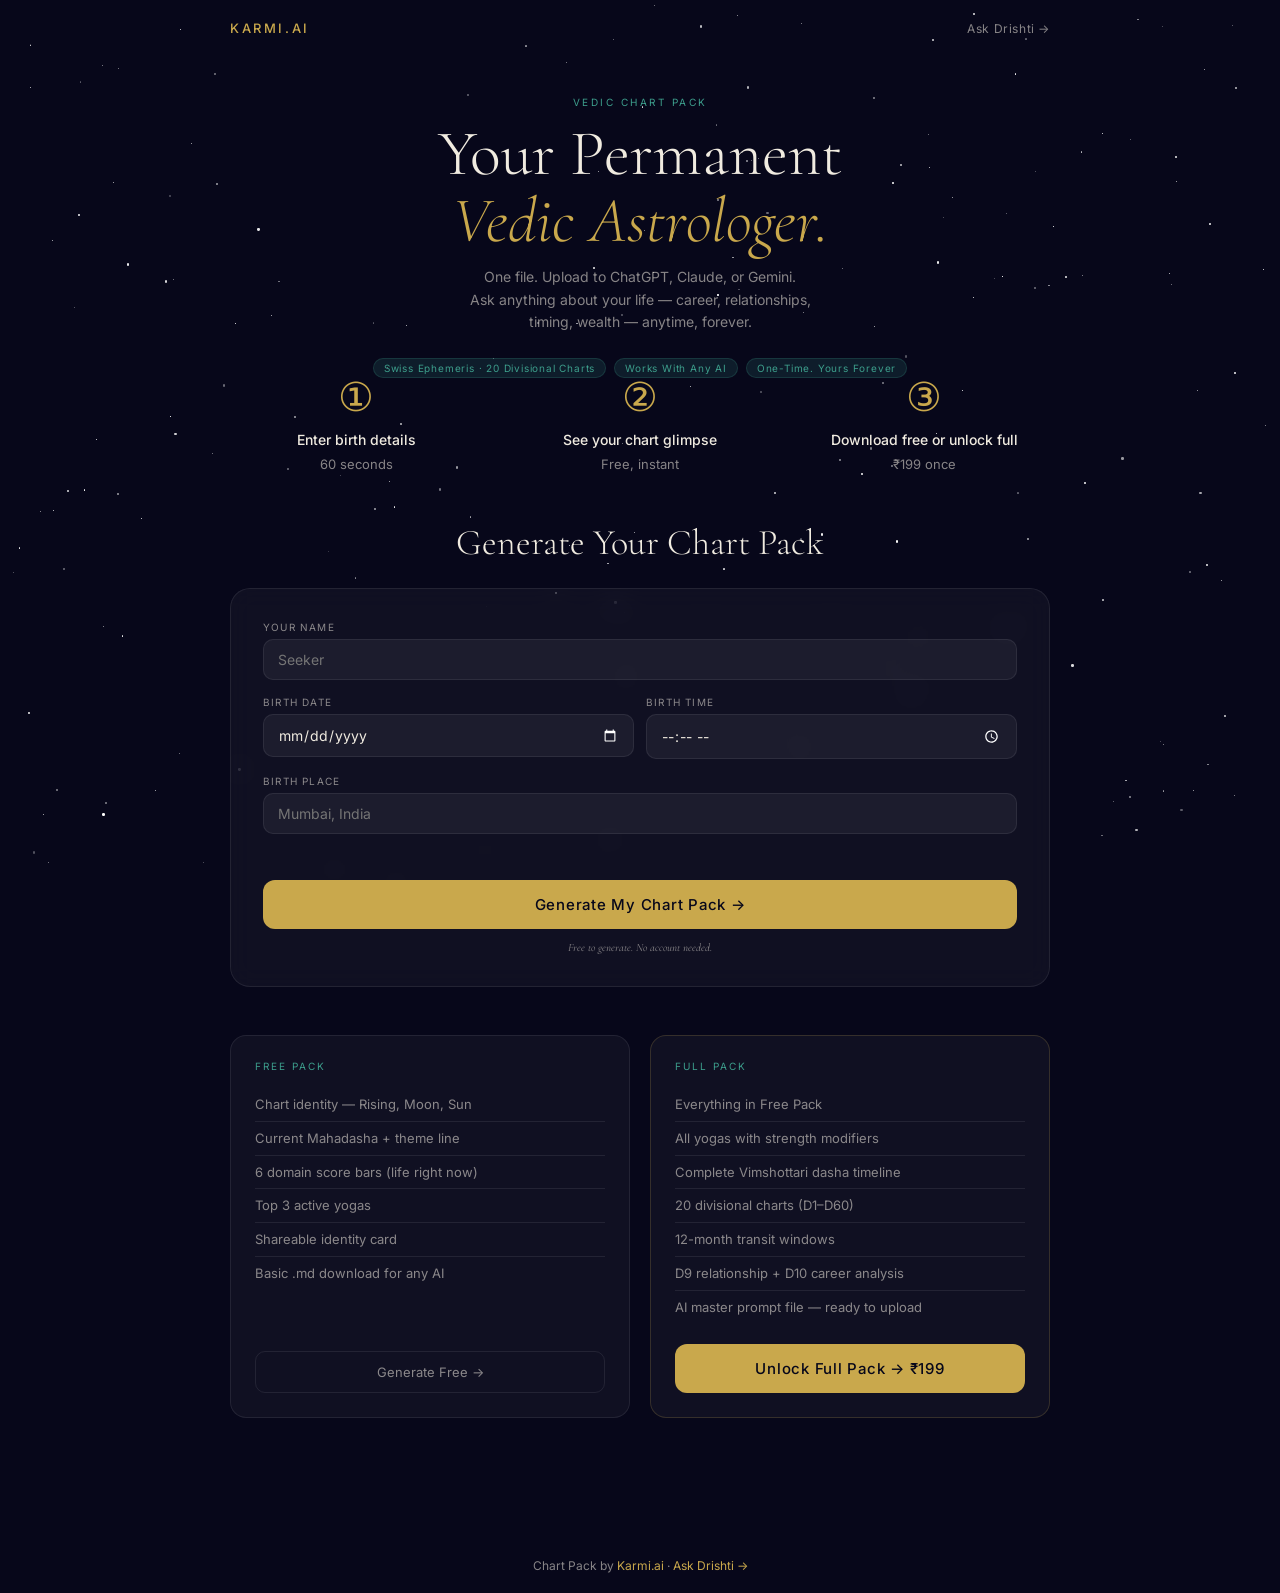
==== commit 4eee2afb: "add chart-pack page and free pack endpoint" ====
--- a/chart-pack.html
+++ b/chart-pack.html
@@ -12,6 +12,8 @@
   <div class="stars" id="stars"></div>
   <div class="stars-2" id="stars2"></div>
 
+  <div class="pack-container">
+
   <nav class="pack-nav">
     <a href="https://karmi.ai" class="pack-logo">KARMI.AI</a>
     <a href="index.html" class="pack-nav-link">Ask Drishti →</a>
@@ -35,15 +37,18 @@
       <section class="pack-steps">
         <div class="pack-step">
           <span class="pack-step-num">①</span>
-          <span class="pack-step-text">Enter birth details · 60 seconds</span>
+          <span class="pack-step-title">Enter birth details</span>
+          <span class="pack-step-sub">60 seconds</span>
         </div>
         <div class="pack-step">
           <span class="pack-step-num">②</span>
-          <span class="pack-step-text">See your chart glimpse · Free, instant</span>
+          <span class="pack-step-title">See your chart glimpse</span>
+          <span class="pack-step-sub">Free, instant</span>
         </div>
         <div class="pack-step">
           <span class="pack-step-num">③</span>
-          <span class="pack-step-text">Download free or unlock full · ₹199 once</span>
+          <span class="pack-step-title">Download free or unlock full</span>
+          <span class="pack-step-sub">₹199 once</span>
         </div>
       </section>
 
@@ -84,7 +89,7 @@
 
       <section class="pack-comparison">
         <div class="pack-compare-grid">
-          <div class="form-card pack-compare-col">
+          <div class="reader-card pack-compare-col">
             <div class="pack-compare-label">FREE PACK</div>
             <ul class="pack-compare-list">
               <li>Chart identity — Rising, Moon, Sun</li>
@@ -94,9 +99,9 @@
               <li>Shareable identity card</li>
               <li>Basic .md download for any AI</li>
             </ul>
-            <button type="button" class="pack-btn-outline" disabled>Included free</button>
-          </div>
-          <div class="form-card pack-compare-col pack-compare-full">
+            <button type="button" class="pack-btn-outline pack-compare-cta" onclick="document.querySelector('.pack-form-section').scrollIntoView({behavior:'smooth'})">Generate Free →</button>
+          </div>
+          <div class="reader-card pack-compare-col pack-compare-full">
             <div class="pack-compare-label">FULL PACK</div>
             <ul class="pack-compare-list">
               <li>Everything in Free Pack</li>
@@ -107,7 +112,7 @@
               <li>D9 relationship + D10 career analysis</li>
               <li>AI master prompt file — ready to upload</li>
             </ul>
-            <button type="button" class="pack-btn-outline" disabled>₹199 · one-time</button>
+            <button type="button" class="ask-btn pack-compare-cta" onclick="window.open('https://karmi.ai/pack','_blank')">Unlock Full Pack → ₹199</button>
           </div>
         </div>
       </section>
@@ -186,6 +191,8 @@
   <footer>
     <p>Chart Pack by <a href="https://karmi.ai">Karmi.ai</a> · <a href="index.html">Ask Drishti →</a></p>
   </footer>
+
+  </div>
 
   <script src="app.js"></script>
   <script src="chart-pack.js"></script>
--- a/style.css
+++ b/style.css
@@ -1213,13 +1213,21 @@
 }
 
 /* ── Chart Pack Page ── */
+.pack-container {
+  position: relative;
+  z-index: 10;
+  max-width: 900px;
+  margin: 0 auto;
+  padding: 0 40px;
+}
+
 .pack-nav {
   position: relative;
   z-index: 10;
   display: flex;
   align-items: center;
   justify-content: space-between;
-  padding: 20px 40px;
+  padding: 20px 0;
 }
 
 .pack-logo {
@@ -1251,32 +1259,43 @@
 
 .pack-main {
   position: relative;
-  z-index: 10;
-  max-width: 720px;
-  margin: 0 auto;
-  padding: 0 40px 80px;
+  padding: 0 0 80px;
 }
 
 .pack-steps {
-  display: grid;
-  grid-template-columns: repeat(3, 1fr);
-  gap: 20px;
+  display: flex;
+  gap: 2rem;
   margin-bottom: 48px;
+}
+
+.pack-step {
+  flex: 1;
   text-align: center;
 }
 
 .pack-step-num {
   display: block;
   font-family: var(--serif);
-  font-size: 28px;
+  font-size: 40px;
   color: var(--gold);
-  margin-bottom: 8px;
-}
-
-.pack-step-text {
-  font-size: 13px;
-  color: var(--text-dim);
-  line-height: 1.5;
+  margin-bottom: 12px;
+  line-height: 1;
+}
+
+.pack-step-title {
+  display: block;
+  font-size: 14px;
+  font-weight: 500;
+  color: var(--text);
+  margin-bottom: 6px;
+  line-height: 1.4;
+}
+
+.pack-step-sub {
+  display: block;
+  font-size: 13px;
+  color: var(--text-dim);
+  line-height: 1.4;
 }
 
 .pack-form-heading {
@@ -1300,6 +1319,27 @@
   display: grid;
   grid-template-columns: 1fr 1fr;
   gap: 20px;
+  align-items: stretch;
+}
+
+.pack-compare-col {
+  display: flex;
+  flex-direction: column;
+  margin-top: 0;
+  padding: 24px;
+}
+
+.pack-compare-col:hover {
+  border-color: rgba(201,168,76,0.2);
+}
+
+.pack-compare-cta {
+  margin-top: auto;
+  width: 100%;
+}
+
+.pack-compare-col .ask-btn.pack-compare-cta {
+  margin-top: auto;
 }
 
 .pack-compare-label {
@@ -1568,9 +1608,12 @@
 }
 
 @media (max-width: 700px) {
-  .pack-nav { padding: 20px; }
-  .pack-main { padding: 0 20px 60px; }
-  .pack-steps { grid-template-columns: 1fr; gap: 24px; }
+  .pack-container { padding: 0 20px; }
+  .pack-nav { padding: 20px 0; }
+  .pack-steps {
+    flex-direction: column;
+    gap: 2rem;
+  }
   .pack-compare-grid { grid-template-columns: 1fr; }
   .pack-triplet { grid-template-columns: 1fr; gap: 20px; }
   .pack-domain-row {
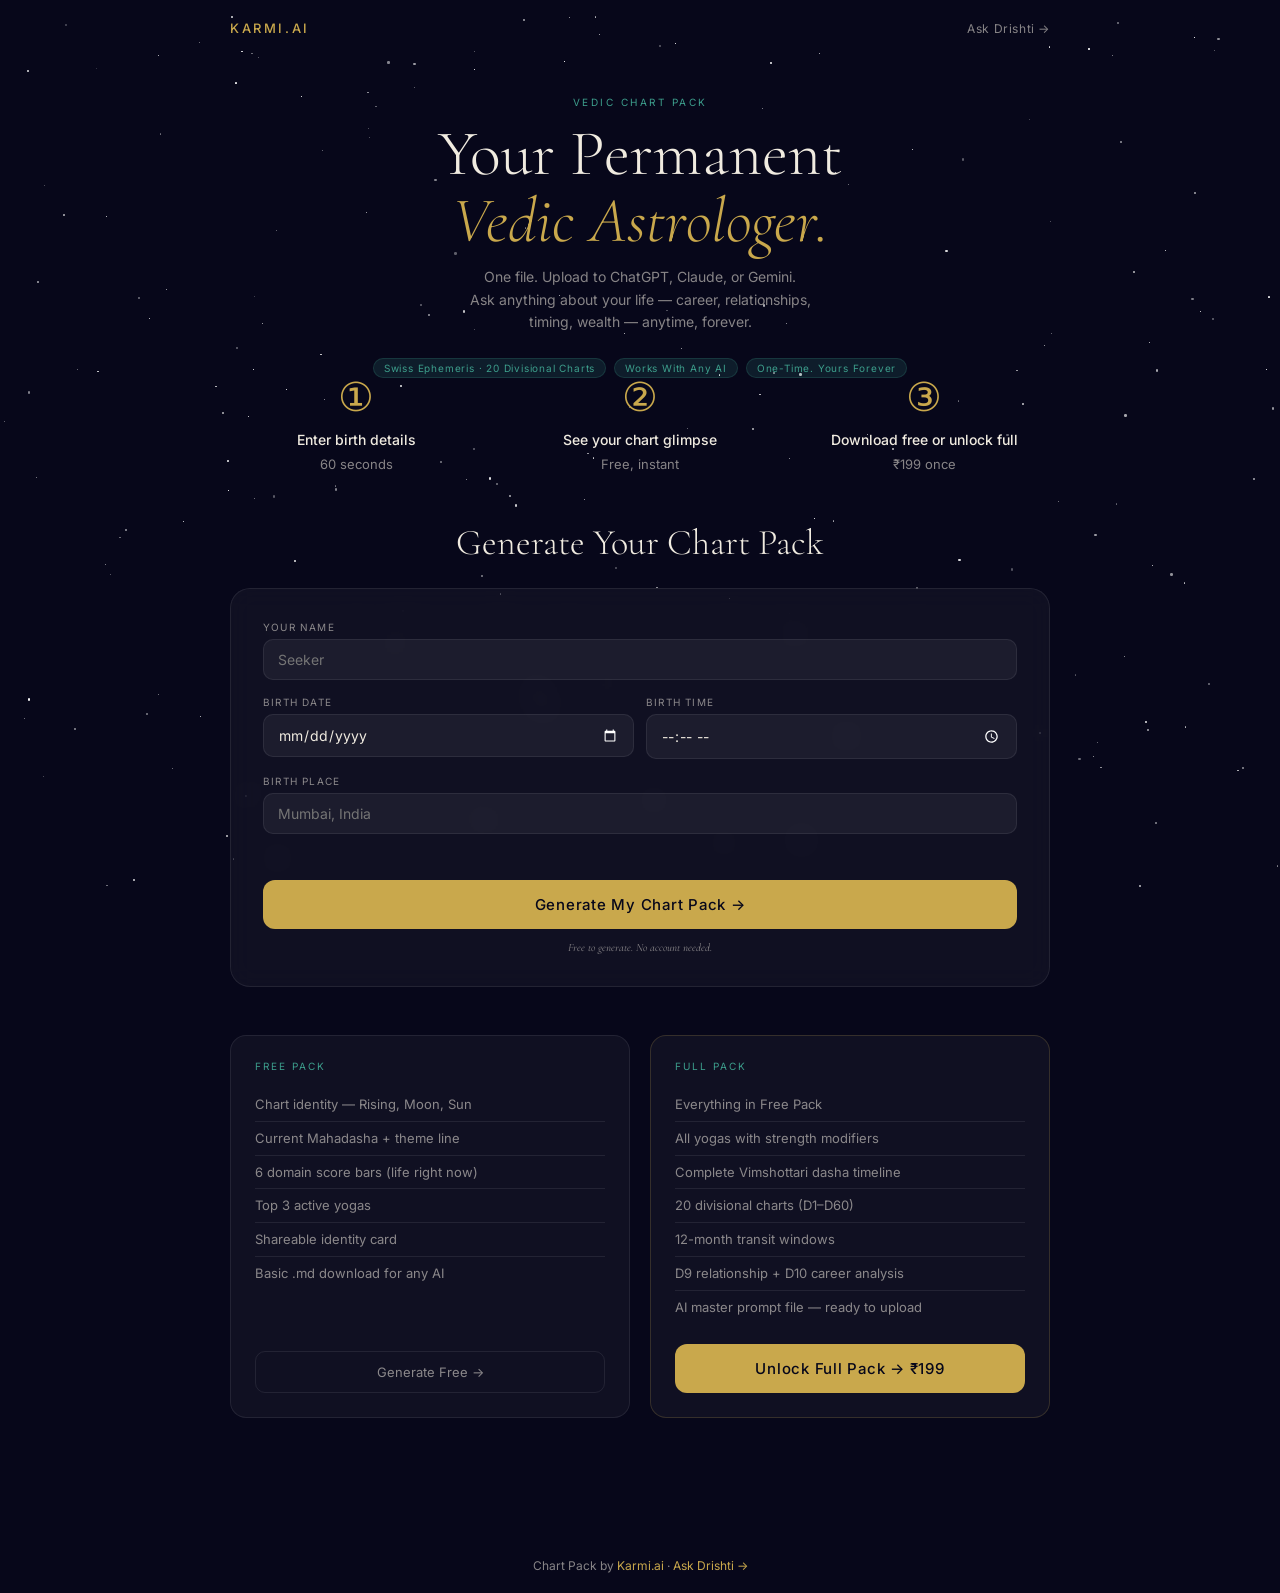
==== commit c830baa7: "add generate-free-pack and download-free-pack endpoints" ====
--- a/chart-pack.html
+++ b/chart-pack.html
@@ -124,7 +124,7 @@
       <div class="form-card pack-result-card pack-identity-card">
         <p class="pack-identity-name" id="result-name"></p>
         <p class="pack-identity-birth" id="result-birth"></p>
-        <div class="pack-triplet">
+        <div class="pack-identity-grid">
           <div class="pack-triplet-item">
             <span class="pack-triplet-label">RISING</span>
             <span class="pack-triplet-value" id="result-rising"></span>
@@ -137,8 +137,19 @@
             <span class="pack-triplet-label">SUN</span>
             <span class="pack-triplet-value" id="result-sun"></span>
           </div>
-        </div>
-        <p class="pack-theme-line" id="result-theme"></p>
+          <div class="pack-triplet-item">
+            <span class="pack-triplet-label">ATMAKARAKA</span>
+            <span class="pack-triplet-value" id="result-atmakaraka"></span>
+          </div>
+          <div class="pack-triplet-item">
+            <span class="pack-triplet-label">CURRENT PERIOD</span>
+            <span class="pack-triplet-value pack-triplet-value-sm" id="result-current-period"></span>
+          </div>
+          <div class="pack-triplet-item">
+            <span class="pack-triplet-label">MAHADASHA ENDS</span>
+            <span class="pack-triplet-value pack-triplet-value-sm" id="result-maha-end"></span>
+          </div>
+        </div>
       </div>
 
       <div class="form-card pack-result-card">
@@ -171,7 +182,6 @@
       <div class="form-card pack-result-card pack-share-card">
         <div class="pack-share-title">✦ Share Your Chart Identity</div>
         <p class="pack-share-line" id="share-line"></p>
-        <p class="pack-share-theme" id="share-theme"></p>
         <div class="pack-share-btns">
           <button type="button" class="pack-btn-outline" onclick="copyShareText()">Copy Text</button>
           <a id="whatsapp-link" class="pack-btn-outline" href="#" target="_blank" rel="noopener">Share on WhatsApp</a>
--- a/style.css
+++ b/style.css
@@ -1429,6 +1429,18 @@
   margin-bottom: 24px;
 }
 
+.pack-identity-grid {
+  display: grid;
+  grid-template-columns: repeat(3, 1fr);
+  gap: 20px 16px;
+  margin-bottom: 0;
+}
+
+.pack-triplet-value-sm {
+  font-size: 16px;
+  line-height: 1.3;
+}
+
 .pack-triplet-label {
   display: block;
   font-size: 9px;
@@ -1442,14 +1454,6 @@
   font-size: 22px;
   font-weight: 300;
   color: var(--text);
-}
-
-.pack-theme-line {
-  font-family: var(--serif);
-  font-size: 18px;
-  font-style: italic;
-  color: var(--gold);
-  line-height: 1.4;
 }
 
 .pack-result-heading {
@@ -1467,12 +1471,30 @@
   line-height: 1.5;
 }
 
+.pack-domain-bars {
+  max-width: 100%;
+  overflow: hidden;
+}
+
 .pack-domain-row {
   display: grid;
   grid-template-columns: 100px 1fr auto;
   gap: 12px;
   align-items: center;
   margin-bottom: 14px;
+  min-width: 0;
+  outline: none;
+  user-select: none;
+  -webkit-tap-highlight-color: transparent;
+}
+
+.pack-domain-row:focus,
+.pack-domain-row:focus-visible {
+  outline: none;
+}
+
+.pack-domain-row > * {
+  min-width: 0;
 }
 
 .pack-domain-label {
@@ -1483,17 +1505,29 @@
 .pack-bar-track {
   display: flex;
   gap: 3px;
+  max-width: 100%;
+  overflow: hidden;
+  min-width: 0;
 }
 
 .pack-bar-cell {
   flex: 1;
+  min-width: 0;
   height: 8px;
   border-radius: 2px;
   background: rgba(255,255,255,0.06);
+  outline: none;
+  user-select: none;
+  -webkit-tap-highlight-color: transparent;
 }
 
 .pack-bar-cell.filled {
   background: var(--teal);
+}
+
+.chart-pack-page .pack-domain-bars ::selection,
+.chart-pack-page .pack-bar-track ::selection {
+  background: transparent;
 }
 
 .pack-domain-band {
@@ -1567,14 +1601,6 @@
 .pack-share-line {
   font-size: 14px;
   color: var(--text);
-  margin-bottom: 8px;
-}
-
-.pack-share-theme {
-  font-family: var(--serif);
-  font-size: 15px;
-  font-style: italic;
-  color: var(--text-dim);
   margin-bottom: 16px;
 }
 
@@ -1616,6 +1642,7 @@
   }
   .pack-compare-grid { grid-template-columns: 1fr; }
   .pack-triplet { grid-template-columns: 1fr; gap: 20px; }
+  .pack-identity-grid { grid-template-columns: 1fr; gap: 20px; }
   .pack-domain-row {
     grid-template-columns: 1fr;
     gap: 8px;
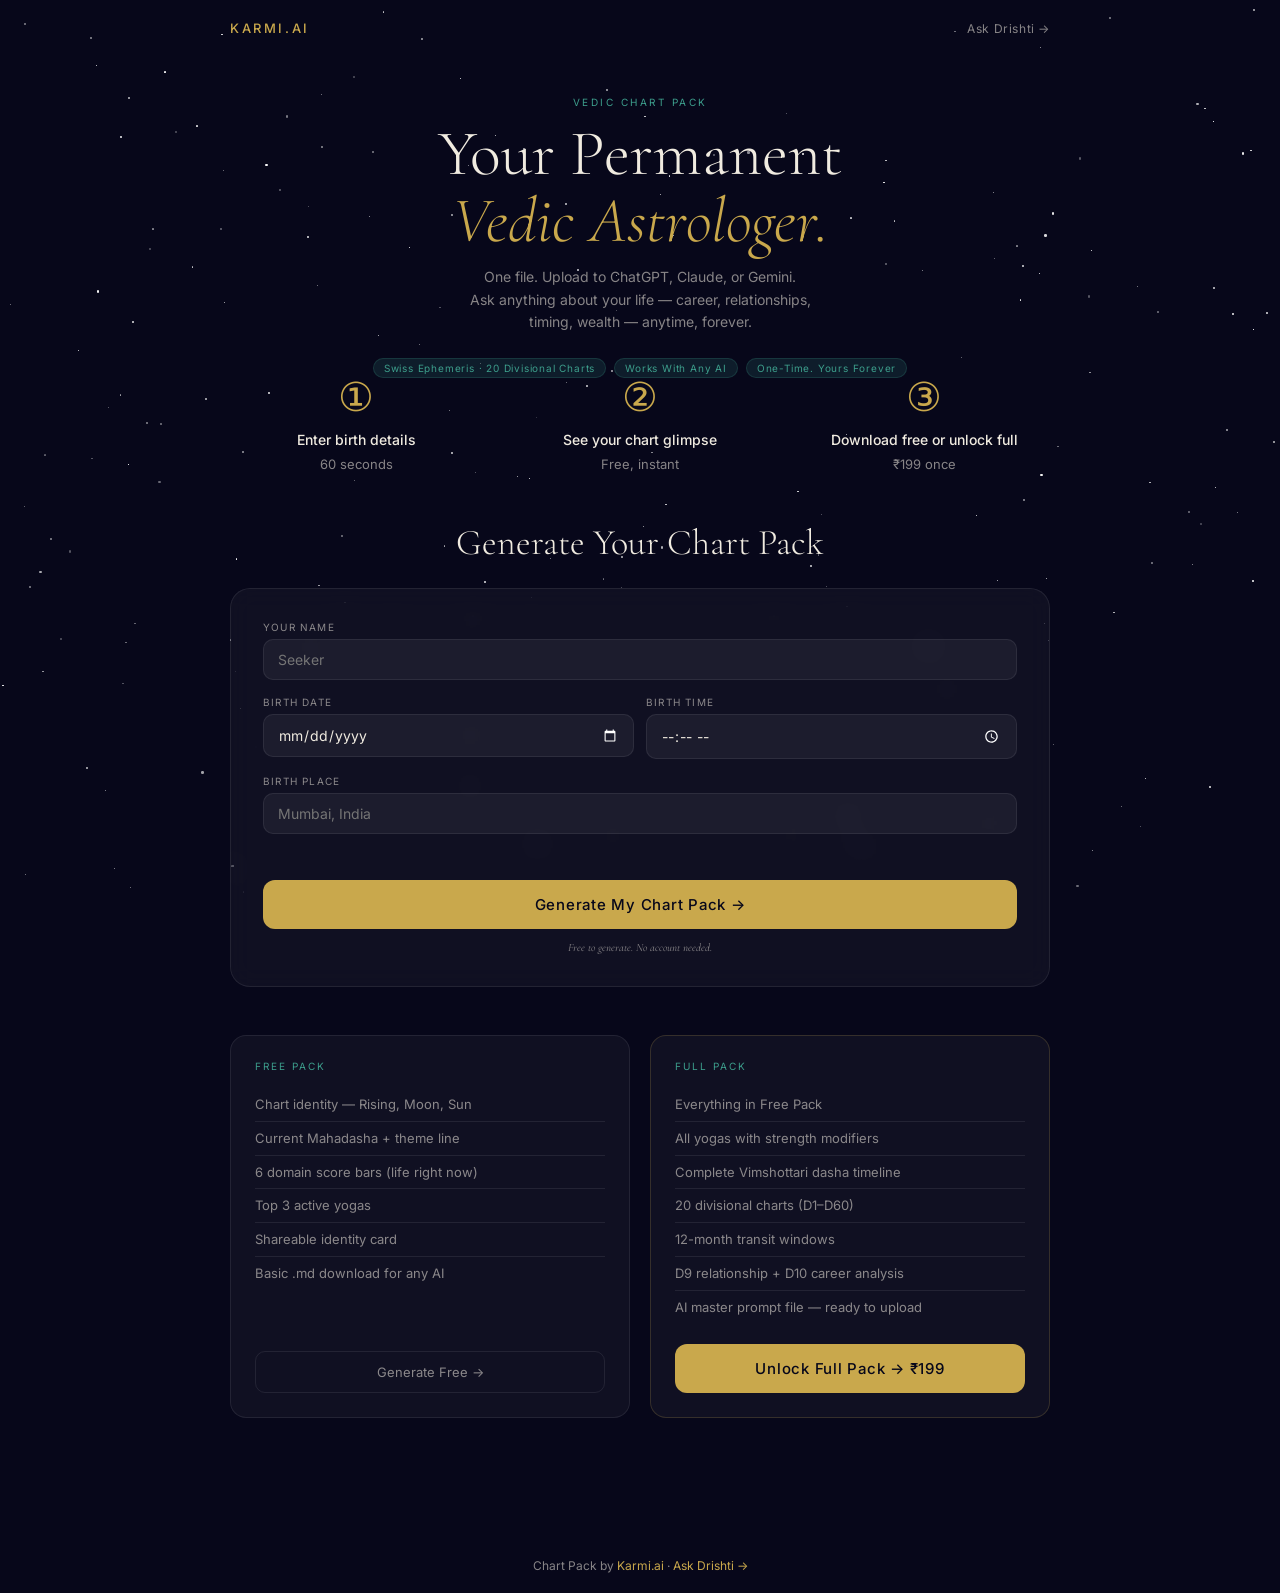
==== commit 8831d0e9: "fix date format for vedic engine" ====
--- a/chart-pack.html
+++ b/chart-pack.html
@@ -154,7 +154,6 @@
 
       <div class="form-card pack-result-card">
         <div class="pack-result-heading">YOUR LIFE RIGHT NOW</div>
-        <p class="pack-md-sub" id="result-md-line"></p>
         <div class="pack-domain-bars" id="domain-bars"></div>
       </div>
 
